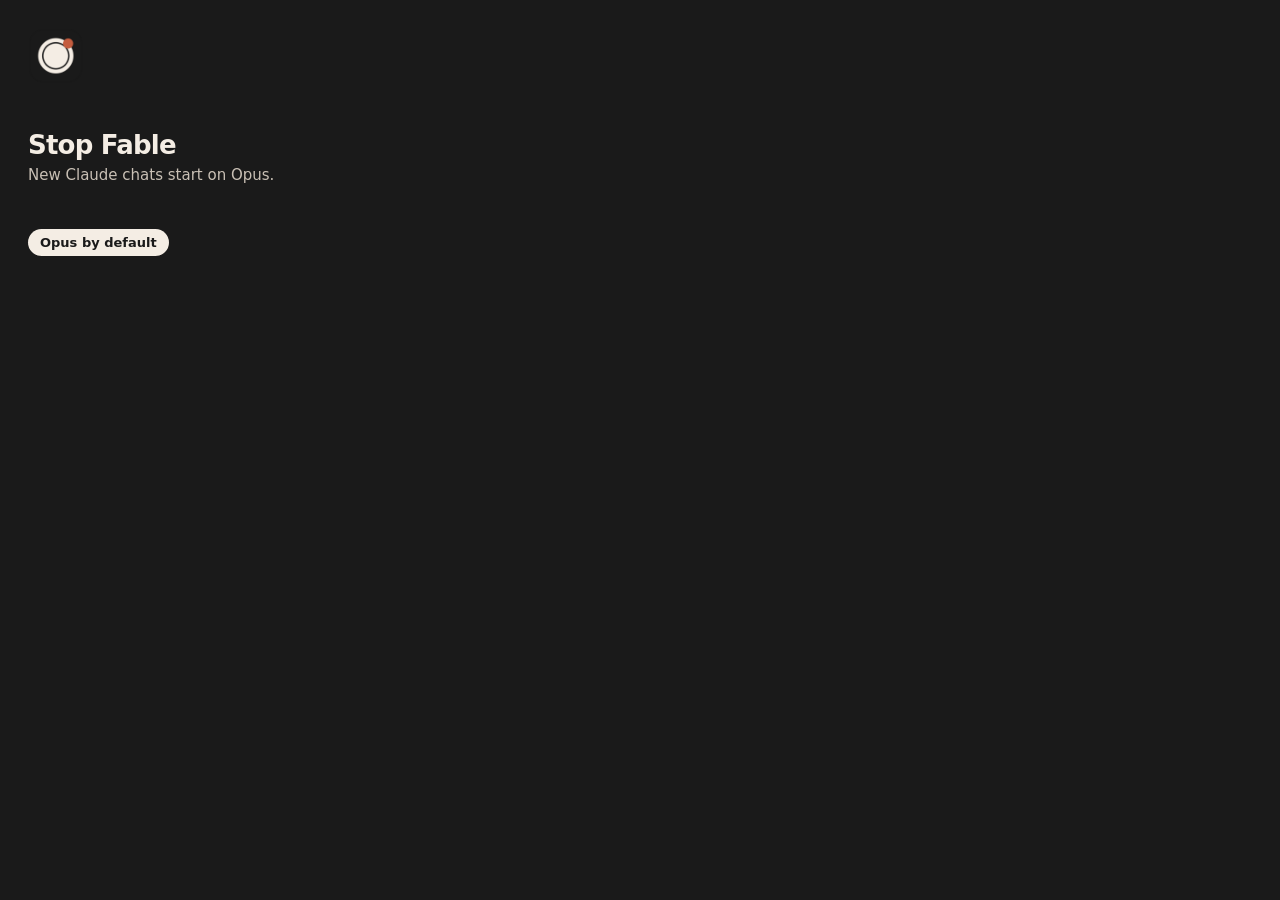
==== store/html/promo-small.html @ 20e28c1e "Initial commit: Stop Fable — Default Opus Chrome extension Switches new Claude chats off Fable onto " ====
<!doctype html>
<html lang="en">
  <head>
    <meta charset="utf-8" />
    <style>
      html,
      body {
        margin: 0;
        width: 440px;
        height: 280px;
        overflow: hidden;
        background: #1a1a1a;
        font-family: system-ui, -apple-system, "Segoe UI", sans-serif;
        color: #f4ede4;
      }
      .tile {
        width: 440px;
        height: 280px;
        box-sizing: border-box;
        padding: 28px 28px 24px;
        display: flex;
        flex-direction: column;
        justify-content: space-between;
      }
      img {
        width: 56px;
        height: 56px;
        border-radius: 14px;
      }
      h1 {
        margin: 0 0 6px;
        font-size: 26px;
        letter-spacing: -0.03em;
      }
      p {
        margin: 0;
        color: #c9c0b5;
        font-size: 15px;
      }
      .chip {
        align-self: flex-start;
        background: #f4ede4;
        color: #1a1a1a;
        border-radius: 999px;
        padding: 6px 12px;
        font-size: 13px;
        font-weight: 650;
      }
    </style>
  </head>
  <body>
    <div class="tile">
      <img src="mark.png" alt="" />
      <div>
        <h1>Stop Fable</h1>
        <p>New Claude chats start on Opus.</p>
      </div>
      <div class="chip">Opus by default</div>
    </div>
  </body>
</html>
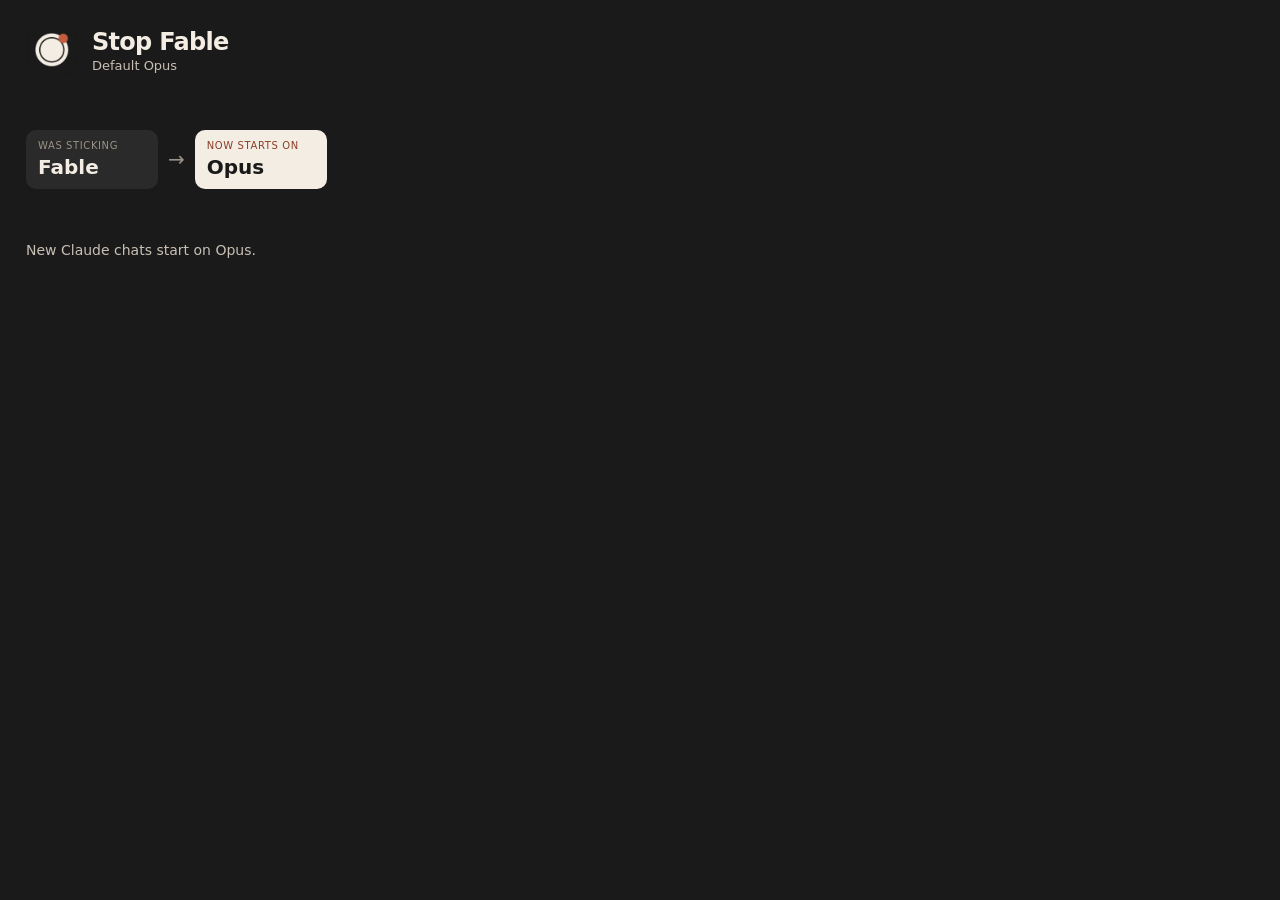
==== commit f83fd8d6: "Add Chrome Web Store upload kit and form cheat sheet Numbered icons, screenshots, promo tiles, and t" ====
--- a/store/html/promo-small.html
+++ b/store/html/promo-small.html
@@ -17,45 +17,95 @@
         width: 440px;
         height: 280px;
         box-sizing: border-box;
-        padding: 28px 28px 24px;
+        padding: 24px 26px 22px;
         display: flex;
         flex-direction: column;
         justify-content: space-between;
       }
+      .top {
+        display: flex;
+        align-items: center;
+        gap: 14px;
+      }
       img {
-        width: 56px;
-        height: 56px;
-        border-radius: 14px;
+        width: 52px;
+        height: 52px;
+        border-radius: 13px;
       }
       h1 {
-        margin: 0 0 6px;
-        font-size: 26px;
+        margin: 0;
+        font-size: 24px;
         letter-spacing: -0.03em;
+        font-weight: 650;
+      }
+      .sub {
+        margin: 2px 0 0;
+        color: #c9c0b5;
+        font-size: 13px;
+      }
+      .row {
+        display: flex;
+        align-items: center;
+        gap: 10px;
+      }
+      .chip {
+        border-radius: 10px;
+        padding: 10px 12px;
+        min-width: 108px;
+      }
+      .chip.from {
+        background: #2a2a2a;
+      }
+      .chip.to {
+        background: #f4ede4;
+        color: #1a1a1a;
+      }
+      .label {
+        font-size: 10px;
+        letter-spacing: 0.06em;
+        text-transform: uppercase;
+        color: #9a9288;
+        margin-bottom: 4px;
+      }
+      .chip.to .label {
+        color: #8a3d28;
+      }
+      .model {
+        font-size: 20px;
+        font-weight: 650;
+      }
+      .arrow {
+        color: #9a9288;
+        font-size: 20px;
       }
       p {
         margin: 0;
         color: #c9c0b5;
-        font-size: 15px;
-      }
-      .chip {
-        align-self: flex-start;
-        background: #f4ede4;
-        color: #1a1a1a;
-        border-radius: 999px;
-        padding: 6px 12px;
-        font-size: 13px;
-        font-weight: 650;
+        font-size: 14px;
       }
     </style>
   </head>
   <body>
     <div class="tile">
-      <img src="mark.png" alt="" />
-      <div>
-        <h1>Stop Fable</h1>
-        <p>New Claude chats start on Opus.</p>
+      <div class="top">
+        <img src="mark.png" alt="" />
+        <div>
+          <h1>Stop Fable</h1>
+          <div class="sub">Default Opus</div>
+        </div>
       </div>
-      <div class="chip">Opus by default</div>
+      <div class="row">
+        <div class="chip from">
+          <div class="label">Was sticking</div>
+          <div class="model">Fable</div>
+        </div>
+        <div class="arrow">→</div>
+        <div class="chip to">
+          <div class="label">Now starts on</div>
+          <div class="model">Opus</div>
+        </div>
+      </div>
+      <p>New Claude chats start on Opus.</p>
     </div>
   </body>
 </html>
